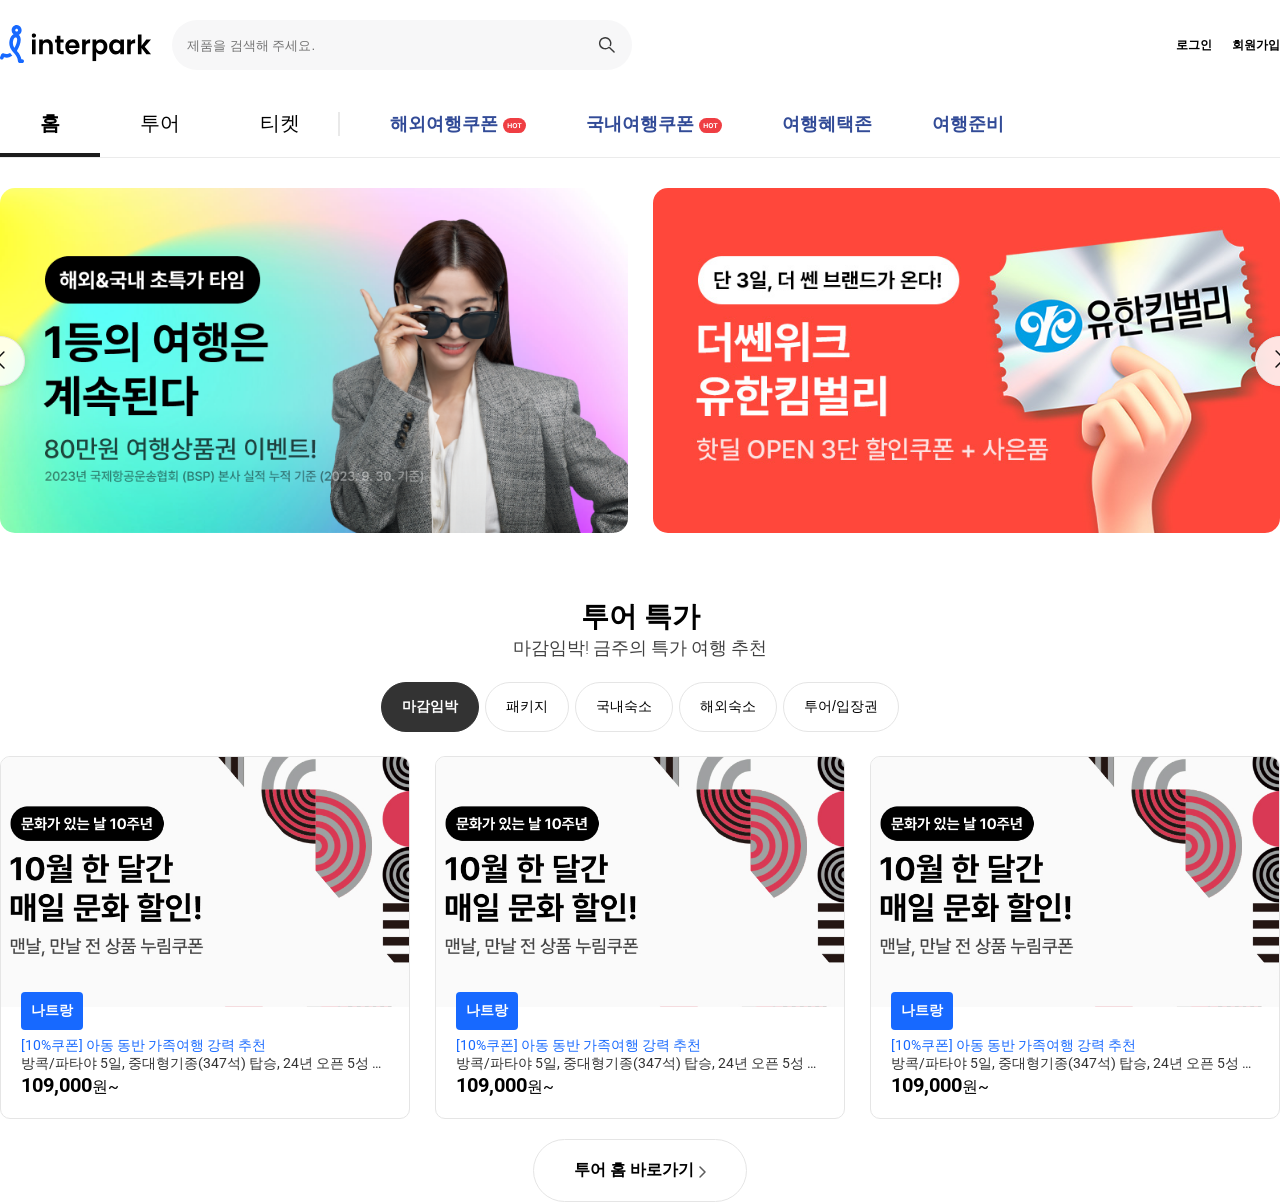
==== public/index.html @ 2aaa2624 "trip 진행" ====
<!DOCTYPE html>
<html lang="ko">
  <head>
    <meta charset="UTF-8" />
    <meta name="viewport" content="width=device-width, initial-scale=1.0" />
    <title>나의 til</title>
    <link rel="stylesheet" href="css/common.css" />
    <link rel="stylesheet" href="css/header.css" />
    <link rel="stylesheet" href="css/banner.css" />
    <link rel="stylesheet" href="css/tour.css" />
    <!-- js 초기 코드  -->
    <script src="js/index.js"></script>
    <script src="js/header.js"></script>
  </head>

  <body>
    <!-- 전체 레이아웃  -->
    <div class="wrap">
      <!-- 상단 -->
      <header class="header">
        <div class="layout">
          <!-- 상단의 위 -->
          <div class="header_top">
            <div class="header_top_left">
              <!-- 로고 -->
              <div class="logo">
                <a href="http://www.interpark.com" target="_blank">
                  <img src="images/logo.svg" alt="로고" title="인터파크" />
                </a>
              </div>
              <!-- 제품검색 -->
              <div class="search">
                <!-- 제품 검색 API 연동 -->
                <form class="search_form">
                  <input
                    class="search_form_word"
                    type="text"
                    placeholder="제품을 검색해 주세요."
                  />
                  <input
                    class="search_form_button"
                    type="submit"
                    value="검색"
                  />
                </form>
              </div>
            </div>
            <div class="header_top_right">
              <ul class="member">
                <li><a href="#">로그인</a></li>
                <li><a href="#">회원가입</a></li>
              </ul>
            </div>
          </div>
          <!-- 상단의 아래 -->
          <div class="header_bottom">
            <div class="header_bottom_nav">
              <ul class="nav">
                <li><a href="#" class="focus">홈</a></li>
                <li><a href="#">투어</a></li>
                <li><a href="#">티켓</a></li>
              </ul>
            </div>
            <div class="header_bottom_eventmenu">
              <ul class="cupon">
                <li>
                  <a href="#">
                    해외여행쿠폰
                    <img
                      src="images/badge_hot.svg"
                      alt="해외여행쿠폰"
                      title="해외여행쿠폰"
                    />
                  </a>
                </li>
                <li>
                  <a href="#">
                    국내여행쿠폰
                    <img
                      src="images/badge_hot.svg"
                      alt="국내여행쿠폰"
                      title="국내여행쿠폰"
                    />
                  </a>
                </li>
                <li><a href="#">여행혜택존</a></li>
                <li><a href="#">여행준비</a></li>
              </ul>
            </div>
          </div>
        </div>
      </header>
      <!-- 메인 -->
      <main>
        <div class="layout">
          <!-- Banner -->
          <div class="banner">
            <div class="banner_slide">
              <div class="banner_list">
                <a href="#">
                  <img src="images/v1.png" alt="banner" title="배너" />
                </a>
              </div>
              <div class="banner_list">
                <a href="#">
                  <img src="images/v2.jpg" alt="banner2" title="배너2" />
                </a>
              </div>
            </div>

            <button class="slide_bt banner_left">
              <img src="images/slider_arrow.svg" alt="left" title="left" />
            </button>

            <button class="slide_bt banner_right">
              <img src="images/slider_arrow.svg" alt="right" title="right" />
            </button>
          </div>
          <!-- Tour -->
          <div class="tour">
            <div class="section_top">
              <h2 class="section_title">투어 특가</h2>
              <span class="section_desc">마감임박! 금주의 특가 여행 추천</span>
            </div>
            <div class="section_list">
              <!--Start 목록영역 -->
              <div class="section_category">
                <ul class="section_category_bts">
                  <li><button class="cate_focus">마감임박</button></li>
                  <li><button>패키지</button></li>
                  <li><button>국내숙소</button></li>
                  <li><button>해외숙소</button></li>
                  <li><button>투어/입장권</button></li>
                </ul>
              </div>
              <div class="section_slide">
                <!--Start 추후 JSON 데이터 연동으로 변경 예정 -->
                <div class="item">
                  <a href="#">
                    <div class="item_image">
                      <img src="images/v3.jpg" alt="나트랑" title="나트랑" />
                    </div>

                    <span class="item_name">나트랑</span>

                    <div class="item_text">
                      <span class="item_cupon">
                        [10%쿠폰] 아동 동반 가족여행 강력 추천
                      </span>
                      <p class="item_desc">
                        방콕/파타야 5일, 중대형기종(347석) 탑승, 24년 오픈 5성
                        윈덤 좀티엔 파타야,마사지 2시간,핵심일정 포함
                      </p>
                      <span class="item_price"><b>109,000</b>원~</span>
                    </div>
                  </a>
                </div>
                <div class="item">
                  <a href="#">
                    <div class="item_image">
                      <img src="images/v3.jpg" alt="나트랑" title="나트랑" />
                    </div>

                    <span class="item_name">나트랑</span>

                    <div class="item_text">
                      <span class="item_cupon">
                        [10%쿠폰] 아동 동반 가족여행 강력 추천
                      </span>
                      <p class="item_desc">
                        방콕/파타야 5일, 중대형기종(347석) 탑승, 24년 오픈 5성
                        윈덤 좀티엔 파타야,마사지 2시간,핵심일정 포함
                      </p>
                      <span class="item_price"><b>109,000</b>원~</span>
                    </div>
                  </a>
                </div>
                <div class="item">
                  <a href="#">
                    <div class="item_image">
                      <img src="images/v3.jpg" alt="나트랑" title="나트랑" />
                    </div>

                    <span class="item_name">나트랑</span>

                    <div class="item_text">
                      <span class="item_cupon">
                        [10%쿠폰] 아동 동반 가족여행 강력 추천
                      </span>
                      <p class="item_desc">
                        방콕/파타야 5일, 중대형기종(347석) 탑승, 24년 오픈 5성
                        윈덤 좀티엔 파타야,마사지 2시간,핵심일정 포함
                      </p>
                      <span class="item_price"><b>109,000</b>원~</span>
                    </div>
                  </a>
                </div>

                <!--End 추후 JSON 데이터 연동으로 변경 예정 -->
              </div>
              <!--End 목록영역 -->
            </div>
            <div class="section_bts">
              <a href="#">
                투어 홈 바로가기
                <img
                  src="images/icon_linkArrow.svg"
                  alt="투어 홈 바로가기"
                  title="투어 홈 바로가기"
                />
              </a>
            </div>
          </div>
          <!-- Trip -->
          <div></div>
          <!-- Ticket -->
          <div></div>
          <!-- Live -->
          <div></div>
        </div>
      </main>
      <!-- 하단 -->
      <footer>
        <div></div>
      </footer>
    </div>
  </body>
</html>
---- public/css/common.css ----
@charset "utf-8";
@import url("https://fonts.googleapis.com/css2?family=Noto+Sans:ital,wght@0,100..900;1,100..900&family=Roboto:ital,wght@0,100..900;1,100..900&display=swap");

* {
  margin: 0;
  padding: 0;
  box-sizing: border-box;
  outline-style: none;
}

/* 태그 선택 : 추천하는 각 태그별 기본값 */
a {
  text-decoration: none;
  /* 디자인 보고 수정 */
  color: #000000;
}
ul {
  list-style: none;
}
html {
  width: 100%;
  /* 디자인 보고 수정 */
  font-size: 12px;
}

body {
  width: 100%;
  font-size: 1rem;
  /* 디자인 보고 수정 */
  color: #000000;
  /* 글꼴이 필요로 함. */
  font-family: "Segoe UI", Roboto, Arial, "Noto Sans", sans-serif;
  letter-spacing: 0px;
  word-spacing: 0px;
}
.wrap {
  width: 100%;
}
.layout {
  max-width: 1280px;
  width: 100%;

  margin: 0 auto;
  /* margin-top: 0;
  margin-bottom: 0;
  margin-left: auto;
  margin-right: auto; */
}
---- public/css/header.css ----
.header {
  width: 100%;
  background-color: #ffffff;
  border-bottom: 1px solid #ebebeb;
}

.header_top {
  width: 100%;
  display: flex;
  justify-content: space-between;
  align-items: center;

  /* margin-top: 30px; */
  /* margin-bottom: 30px; */
  margin: 20px 0;
}

.header_top_left {
  display: flex;
  align-items: center;
  gap: 20px;
}

.logo > a > img {
  width: 152px;
  height: auto;
}

.search {
}
.search_form {
  display: flex;
  align-items: center;
  width: 460px;
}

.search_form_word {
  width: calc(100% - 50px);
  height: 50px;
  background-color: #f7f7f8;
  border: none;
  border-radius: 25px 0px 0px 25px;
  padding-left: 15px;
}
.search_form_button {
  width: 50px;
  height: 50px;
  background-color: #f7f7f8;
  border: none;
  border-radius: 0px 25px 25px 0px;
  font-size: 0;
  cursor: pointer;

  /* background-color: red;
  background-image: url("../images/btn_search.svg");
  background-repeat: no-repeat;
  background-position: center;
  background-size: 18px; */

  background: #f7f7f8 url("../images/btn_search.svg") no-repeat center;
  background-size: 18px;
}

.header_top_right {
}
.member {
  display: flex;
  gap: 20px;
}
.member > li > a {
  font-size: 12px;
  font-weight: 700;
  color: #000000;
  line-height: 16px;
}

.header_bottom {
  width: 100%;
  display: flex;
  align-items: center;
}
.header_bottom_nav {
}
.nav {
  position: relative;
  display: flex;
  gap: 0px;
}
.nav::after {
  content: "";
  display: block;
  position: absolute;
  right: 0;
  /* top: calc(100% - 50% - 24px / 2); */
  top: 50%;
  transform: translateY(-50%);

  width: 2px;
  height: 24px;
  background-color: #e9e9e9;
}

.nav li a {
  position: relative;

  display: block;
  font-size: 20px;
  font-weight: 400;
  padding: 20px 40px;
}

.nav li a.focus {
  font-weight: 700 !important;
}

.nav li a.focus::after {
  content: "";

  position: absolute;
  left: 0;
  bottom: 0;

  display: block;
  width: 100%;
  height: 4px;
  background-color: #1c1c1c;
}

.header_bottom_eventmenu {
}
.cupon {
  display: flex;
  align-items: center;
  gap: 20px;
  margin-left: 30px;
}
.cupon > li > a {
  display: flex;
  align-items: center;
  gap: 5px;

  font-size: 18px;
  font-weight: 600;
  color: #324b97;
  padding: 0 20px;
}
.cupon > li > a > img {
  transform: translateY(10%);
}
---- public/css/banner.css ----
.banner {
  position: relative;
  margin-top: 30px;
}
.banner_slide {
  display: flex;
  gap: 25px;
}

.banner_list {
  border-radius: 15px;
  overflow: hidden;
}
/* 이미지가 영역에 가득 채워지고 비율이 유지되도록 처리  */
.banner_list img {
  width: 100%;
  height: 100%;
  /* 비율을 유지하면서 영역에 이미지 가득 채우기 */
  object-fit: cover;
  display: block;
}
.slide_bt {
  position: absolute;
  top: 50%;
  /* transform: translateY(-50%); */
  width: 50px;
  height: 50px;
  border-radius: 50%;

  cursor: pointer;

  border: 1px solid #e6e6e6;
  background-color: rgba(255, 255, 255, 0.85);
  box-shadow: 0 0 8px rgba(0, 0, 0, 0.13);
}
.banner_left {
  left: 0;
  transform: translateX(-50%) translateY(-50%) rotateY(180deg);
}
.banner_right {
  right: 0;
  transform: translateX(50%) translateY(-50%);
}
---- public/css/tour.css ----
.tour {
  margin-top: 65px;
}

.section_top {
  padding-bottom: 22px;
}
.section_title {
  text-align: center;
  font-size: 28px;
  font-weight: 700;
}
.section_desc {
  display: block;
  text-align: center;
  font-size: 18px;
  font-weight: 300;
  color: rgba(0, 0, 0, 0.75);
}
.section_list {
}
.section_category {
  display: flex;
  justify-content: center;
  padding-bottom: 24px;
}
.section_category_bts {
  display: flex;
  gap: 6px;
}
.section_category_bts > li {
}
.section_category_bts > li > button {
  border: 1px solid #e5e5e5;
  background-color: #ffffff;
  padding: 15px 20px;
  border-radius: 52px;
  cursor: pointer;

  font-size: 14px;
  font-weight: 400;
}
.section_category_bts > li > button.cate_focus {
  border: 1px solid #333333;
  color: #fff;
  background-color: #333333;
  font-weight: 700;
}

.section_slide {
  display: flex;
  gap: 25px;
  margin-bottom: 20px;
}
.item {
  position: relative;
  overflow: hidden;
  border: 1px solid #e5e5e5;
  border-radius: 10px;
}

.item > a {
}
.item_image {
  width: 100%;
  height: 250px;
  overflow: hidden;
  margin-bottom: 25px;
}

.item_image > img {
  width: 100%;
  /* 비율을 유지하면서 영역에 이미지 가득 채우기 */
  height: 100%;
  object-fit: cover;
  display: block;
}
.item_name {
  position: absolute;
  left: 20px;
  top: 235px;

  background-color: #1769ff;
  color: #fff;
  font-size: 14px;
  font-weight: 600;

  border-radius: 4px;
  padding: 10px;
}

.item_text {
  padding: 20px;
  padding-top: 5px;
}

.item_cupon {
  display: block;
  font-size: 14px;
  font-weight: 400;
  color: #1769ff;
  /* 줄내림 방지 */
  white-space: nowrap;
  /* 말줄임 처리 */
  overflow: hidden;
  text-overflow: ellipsis;
}
.item_desc {
  display: block;
  font-size: 14px;
  font-weight: 400;
  color: #333;
  /* 줄내림 방지 */
  white-space: nowrap;
  /* 말줄임 처리 */
  overflow: hidden;
  text-overflow: ellipsis;
}
.item_price {
  font-size: 16px;
  font-weight: 400;
}
.item_price > b {
  font-size: 20px;
  font-weight: 700;
}

.section_bts {
  display: flex;
  justify-content: center;
}
.section_bts > a {
  border: 1px solid #e5e5e5;
  padding: 20px 40px;
  border-radius: 40px;

  background-color: #fff;
  font-size: 16px;
  font-weight: 700;

  display: flex;
  align-items: center;
  gap: 5px;
}
.section_bts > a > img {
  transform: translateY(1px);
}
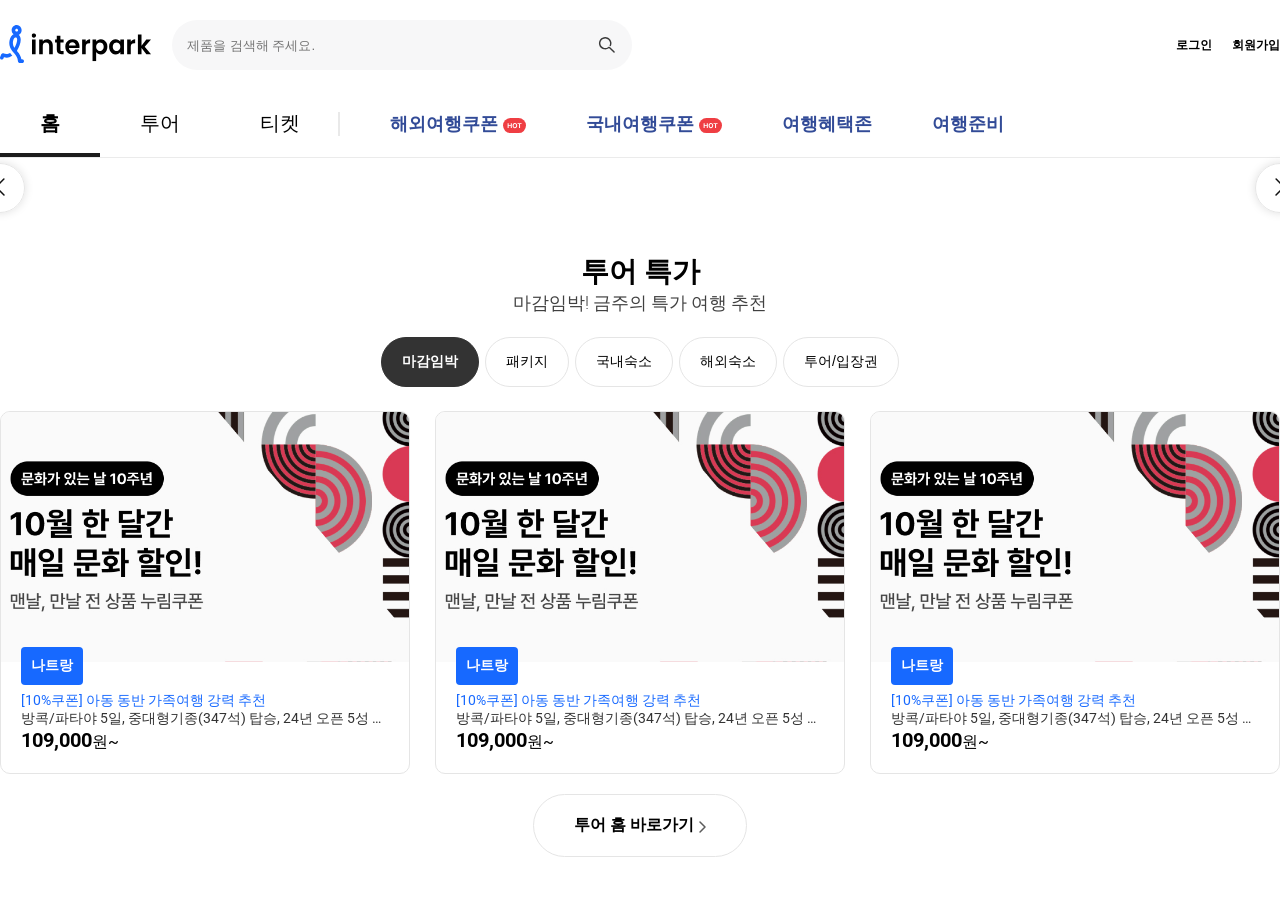
==== commit 74419df1: "banner.json 파일 만들기" ====
--- a/public/index.html
+++ b/public/index.html
@@ -4,6 +4,12 @@
     <meta charset="UTF-8" />
     <meta name="viewport" content="width=device-width, initial-scale=1.0" />
     <title>나의 til</title>
+    <!-- 외부라이브러리 -->
+    <link
+      rel="stylesheet"
+      href="https://cdn.jsdelivr.net/npm/swiper@11/swiper-bundle.min.css"
+    />
+    <script src="https://cdn.jsdelivr.net/npm/swiper@11/swiper-bundle.min.js"></script>
     <link rel="stylesheet" href="css/common.css" />
     <link rel="stylesheet" href="css/header.css" />
     <link rel="stylesheet" href="css/banner.css" />
@@ -11,8 +17,8 @@
     <!-- js 초기 코드  -->
     <script src="js/index.js"></script>
     <script src="js/header.js"></script>
+    <script src="js/banner.js"></script>
   </head>
-
   <body>
     <!-- 전체 레이아웃  -->
     <div class="wrap">
@@ -95,23 +101,16 @@
         <div class="layout">
           <!-- Banner -->
           <div class="banner">
-            <div class="banner_slide">
-              <div class="banner_list">
-                <a href="#">
-                  <img src="images/v1.png" alt="banner" title="배너" />
-                </a>
-              </div>
-              <div class="banner_list">
-                <a href="#">
-                  <img src="images/v2.jpg" alt="banner2" title="배너2" />
-                </a>
-              </div>
-            </div>
-
+            <!-- 절대로 swiper 단어 고치지 않는다 -->
+            <div class="swiper sw_banner">
+              <div class="swiper-wrapper">
+                <!-- API 연동 -->
+              </div>
+              <div class="swiper-pagination"></div>
+            </div>
             <button class="slide_bt banner_left">
               <img src="images/slider_arrow.svg" alt="left" title="left" />
             </button>
-
             <button class="slide_bt banner_right">
               <img src="images/slider_arrow.svg" alt="right" title="right" />
             </button>
@@ -140,9 +139,7 @@
                     <div class="item_image">
                       <img src="images/v3.jpg" alt="나트랑" title="나트랑" />
                     </div>
-
                     <span class="item_name">나트랑</span>
-
                     <div class="item_text">
                       <span class="item_cupon">
                         [10%쿠폰] 아동 동반 가족여행 강력 추천
@@ -160,9 +157,7 @@
                     <div class="item_image">
                       <img src="images/v3.jpg" alt="나트랑" title="나트랑" />
                     </div>
-
                     <span class="item_name">나트랑</span>
-
                     <div class="item_text">
                       <span class="item_cupon">
                         [10%쿠폰] 아동 동반 가족여행 강력 추천
@@ -180,9 +175,7 @@
                     <div class="item_image">
                       <img src="images/v3.jpg" alt="나트랑" title="나트랑" />
                     </div>
-
                     <span class="item_name">나트랑</span>
-
                     <div class="item_text">
                       <span class="item_cupon">
                         [10%쿠폰] 아동 동반 가족여행 강력 추천
@@ -195,7 +188,6 @@
                     </div>
                   </a>
                 </div>
-
                 <!--End 추후 JSON 데이터 연동으로 변경 예정 -->
               </div>
               <!--End 목록영역 -->
--- a/public/css/header.css
+++ b/public/css/header.css
@@ -1,10 +1,20 @@
 .header {
+  position: relative;
   width: 100%;
   background-color: #ffffff;
   border-bottom: 1px solid #ebebeb;
 }
+.header_down {
+  position: fixed;
+  left: 0;
+  top: 0;
+  width: 100%;
+  z-index: 100;
+}
 
 .header_top {
+  /* 좌표 기준을 세워주자 */
+  position: relative;
   width: 100%;
   display: flex;
   justify-content: space-between;
@@ -13,6 +23,9 @@
   /* margin-top: 30px; */
   /* margin-bottom: 30px; */
   margin: 20px 0;
+}
+.header_top_down {
+  margin: 0px;
 }
 
 .header_top_left {
@@ -28,6 +41,12 @@
 
 .search {
 }
+.search_down {
+  position: absolute;
+  left: 350px;
+  top: 10px;
+}
+
 .search_form {
   display: flex;
   align-items: center;
@@ -62,11 +81,18 @@
 }
 
 .header_top_right {
+  position: relative;
 }
 .member {
   display: flex;
   gap: 20px;
 }
+.member_down {
+  position: absolute;
+  right: 0;
+  top: 30px;
+}
+
 .member > li > a {
   font-size: 12px;
   font-weight: 700;
--- a/public/css/banner.css
+++ b/public/css/banner.css
@@ -4,14 +4,14 @@
 }
 .banner_slide {
   display: flex;
-  gap: 25px;
+  gap: 15px;
 }
 
 .banner_list {
   border-radius: 15px;
   overflow: hidden;
 }
-/* 이미지가 영역에 가득 채워지고 비율이 유지되도록 처리  */
+/* 이미지가 영역에 가득 채워지고 비율이 유지 되도록 처리 */
 .banner_list img {
   width: 100%;
   height: 100%;
@@ -27,11 +27,10 @@
   height: 50px;
   border-radius: 50%;
 
-  cursor: pointer;
-
   border: 1px solid #e6e6e6;
-  background-color: rgba(255, 255, 255, 0.85);
-  box-shadow: 0 0 8px rgba(0, 0, 0, 0.13);
+  background-color: rgba(255, 255, 255, 0.5);
+  box-shadow: 0 0 0.8rem rgba(0, 0, 0, 0.13);
+  z-index: 100;
 }
 .banner_left {
   left: 0;
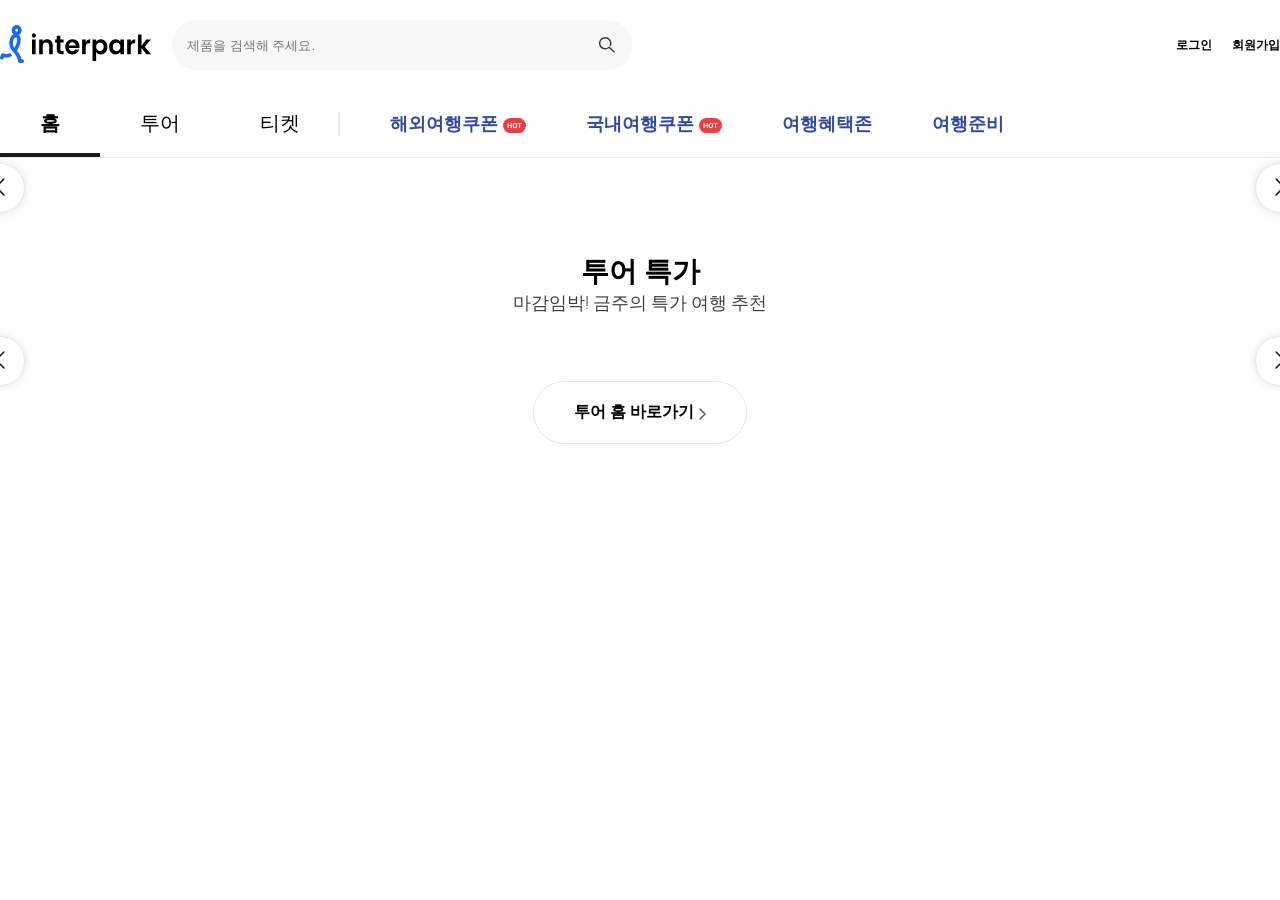
==== commit 0a933ff7: "[docs] Js 기초" ====
--- a/public/index.html
+++ b/public/index.html
@@ -10,15 +10,19 @@
       href="https://cdn.jsdelivr.net/npm/swiper@11/swiper-bundle.min.css"
     />
     <script src="https://cdn.jsdelivr.net/npm/swiper@11/swiper-bundle.min.js"></script>
+
     <link rel="stylesheet" href="css/common.css" />
     <link rel="stylesheet" href="css/header.css" />
     <link rel="stylesheet" href="css/banner.css" />
     <link rel="stylesheet" href="css/tour.css" />
+
     <!-- js 초기 코드  -->
     <script src="js/index.js"></script>
     <script src="js/header.js"></script>
     <script src="js/banner.js"></script>
+    <script src="js/tour.js"></script>
   </head>
+
   <body>
     <!-- 전체 레이아웃  -->
     <div class="wrap">
@@ -108,9 +112,11 @@
               </div>
               <div class="swiper-pagination"></div>
             </div>
+
             <button class="slide_bt banner_left">
               <img src="images/slider_arrow.svg" alt="left" title="left" />
             </button>
+
             <button class="slide_bt banner_right">
               <img src="images/slider_arrow.svg" alt="right" title="right" />
             </button>
@@ -125,71 +131,31 @@
               <!--Start 목록영역 -->
               <div class="section_category">
                 <ul class="section_category_bts">
-                  <li><button class="cate_focus">마감임박</button></li>
-                  <li><button>패키지</button></li>
-                  <li><button>국내숙소</button></li>
-                  <li><button>해외숙소</button></li>
-                  <li><button>투어/입장권</button></li>
+                  <!-- API 연동 -->
                 </ul>
               </div>
+
               <div class="section_slide">
-                <!--Start 추후 JSON 데이터 연동으로 변경 예정 -->
-                <div class="item">
-                  <a href="#">
-                    <div class="item_image">
-                      <img src="images/v3.jpg" alt="나트랑" title="나트랑" />
-                    </div>
-                    <span class="item_name">나트랑</span>
-                    <div class="item_text">
-                      <span class="item_cupon">
-                        [10%쿠폰] 아동 동반 가족여행 강력 추천
-                      </span>
-                      <p class="item_desc">
-                        방콕/파타야 5일, 중대형기종(347석) 탑승, 24년 오픈 5성
-                        윈덤 좀티엔 파타야,마사지 2시간,핵심일정 포함
-                      </p>
-                      <span class="item_price"><b>109,000</b>원~</span>
-                    </div>
-                  </a>
+                <!-- Swipe 투어 영역 -->
+                <div class="swiper sw_tour">
+                  <div class="swiper-wrapper">
+                    <!-- API 연동 -->
+                  </div>
                 </div>
-                <div class="item">
-                  <a href="#">
-                    <div class="item_image">
-                      <img src="images/v3.jpg" alt="나트랑" title="나트랑" />
-                    </div>
-                    <span class="item_name">나트랑</span>
-                    <div class="item_text">
-                      <span class="item_cupon">
-                        [10%쿠폰] 아동 동반 가족여행 강력 추천
-                      </span>
-                      <p class="item_desc">
-                        방콕/파타야 5일, 중대형기종(347석) 탑승, 24년 오픈 5성
-                        윈덤 좀티엔 파타야,마사지 2시간,핵심일정 포함
-                      </p>
-                      <span class="item_price"><b>109,000</b>원~</span>
-                    </div>
-                  </a>
-                </div>
-                <div class="item">
-                  <a href="#">
-                    <div class="item_image">
-                      <img src="images/v3.jpg" alt="나트랑" title="나트랑" />
-                    </div>
-                    <span class="item_name">나트랑</span>
-                    <div class="item_text">
-                      <span class="item_cupon">
-                        [10%쿠폰] 아동 동반 가족여행 강력 추천
-                      </span>
-                      <p class="item_desc">
-                        방콕/파타야 5일, 중대형기종(347석) 탑승, 24년 오픈 5성
-                        윈덤 좀티엔 파타야,마사지 2시간,핵심일정 포함
-                      </p>
-                      <span class="item_price"><b>109,000</b>원~</span>
-                    </div>
-                  </a>
-                </div>
-                <!--End 추후 JSON 데이터 연동으로 변경 예정 -->
+
+                <button class="slide_bt tour_prev banner_left">
+                  <img src="images/slider_arrow.svg" alt="left" title="left" />
+                </button>
+
+                <button class="slide_bt tour_next banner_right">
+                  <img
+                    src="images/slider_arrow.svg"
+                    alt="right"
+                    title="right"
+                  />
+                </button>
               </div>
+
               <!--End 목록영역 -->
             </div>
             <div class="section_bts">
--- a/public/css/tour.css
+++ b/public/css/tour.css
@@ -1,4 +1,5 @@
 .tour {
+  position: relative;
   margin-top: 65px;
 }
 
@@ -18,6 +19,7 @@
   color: rgba(0, 0, 0, 0.75);
 }
 .section_list {
+  position: relative;
 }
 .section_category {
   display: flex;
@@ -36,9 +38,10 @@
   padding: 15px 20px;
   border-radius: 52px;
   cursor: pointer;
-
   font-size: 14px;
   font-weight: 400;
+
+  transition: all 0.4s;
 }
 .section_category_bts > li > button.cate_focus {
   border: 1px solid #333333;
@@ -48,8 +51,8 @@
 }
 
 .section_slide {
-  display: flex;
-  gap: 25px;
+  position: relative;
+
   margin-bottom: 20px;
 }
 .item {
@@ -145,3 +148,8 @@
 .section_bts > a > img {
   transform: translateY(1px);
 }
+
+/* swiper 버튼 비활성시 표현 */
+.swiper-button-disabled {
+  display: none !important;
+}
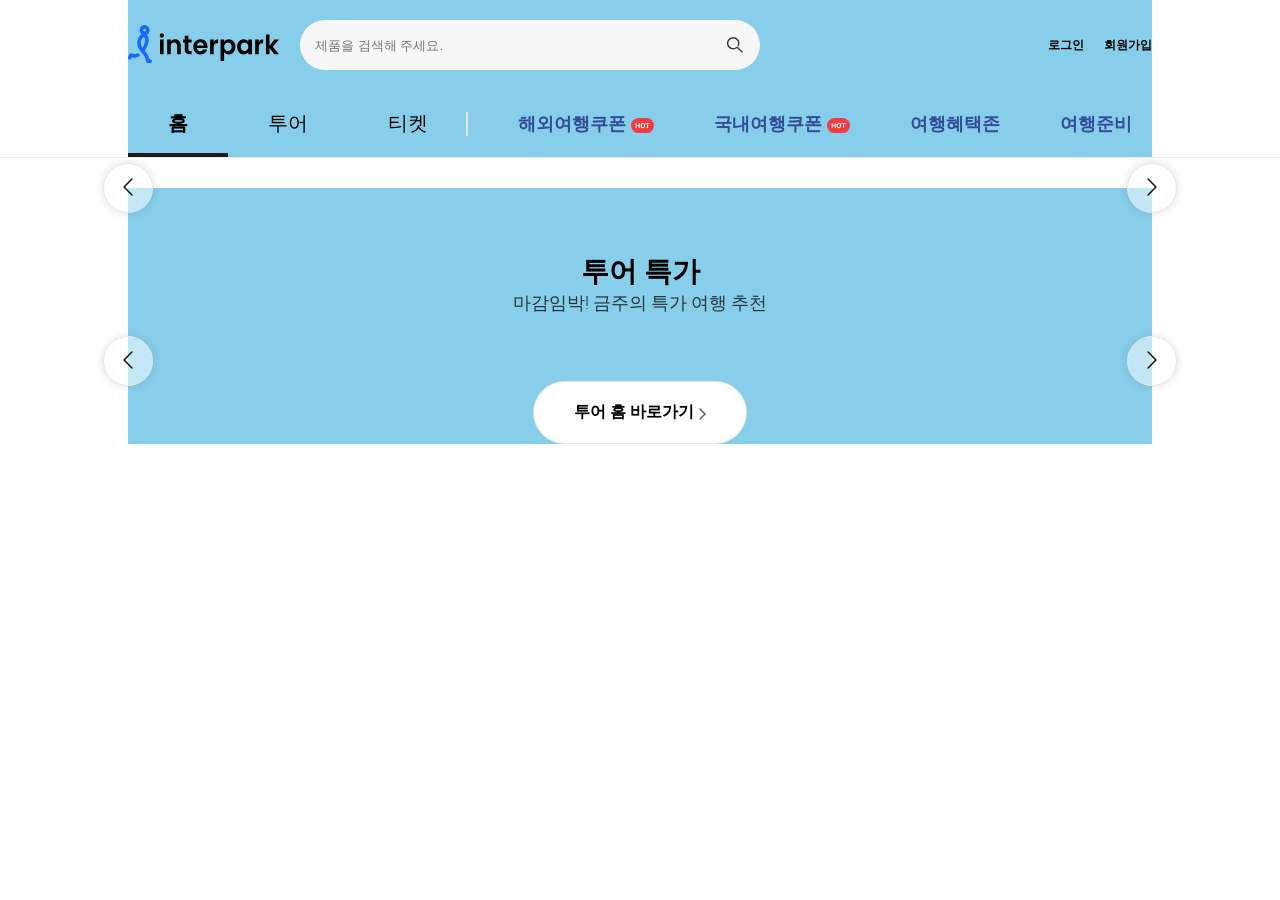
==== commit a6b2f43e: "css 정리" ====
--- a/public/index.html
+++ b/public/index.html
@@ -4,6 +4,10 @@
     <meta charset="UTF-8" />
     <meta name="viewport" content="width=device-width, initial-scale=1.0" />
     <title>나의 til</title>
+    <link
+      rel="stylesheet"
+      href="https://necolas.github.io/normalize.css/8.0.1/normalize.css"
+    />
     <!-- 외부라이브러리 -->
     <link
       rel="stylesheet"
@@ -101,7 +105,7 @@
         </div>
       </header>
       <!-- 메인 -->
-      <main>
+      <main class="main">
         <div class="layout">
           <!-- Banner -->
           <div class="banner">
@@ -113,11 +117,11 @@
               <div class="swiper-pagination"></div>
             </div>
 
-            <button class="slide_bt banner_left">
+            <button class="slide_bt banner_prev slide_bt_left">
               <img src="images/slider_arrow.svg" alt="left" title="left" />
             </button>
 
-            <button class="slide_bt banner_right">
+            <button class="slide_bt banner_next slide_bt_right">
               <img src="images/slider_arrow.svg" alt="right" title="right" />
             </button>
           </div>
@@ -143,11 +147,11 @@
                   </div>
                 </div>
 
-                <button class="slide_bt tour_prev banner_left">
+                <button class="slide_bt tour_prev slide_bt_left">
                   <img src="images/slider_arrow.svg" alt="left" title="left" />
                 </button>
 
-                <button class="slide_bt tour_next banner_right">
+                <button class="slide_bt tour_next slide_bt_right">
                   <img
                     src="images/slider_arrow.svg"
                     alt="right"
--- a/public/css/common.css
+++ b/public/css/common.css
@@ -46,3 +46,53 @@
   margin-left: auto;
   margin-right: auto; */
 }
+/* 반응형 작업 */
+@media all and (max-width: 1280px) {
+  .layout {
+    max-width: 1024px;
+    background-color: skyblue;
+  }
+}
+@media all and (max-width: 1024px) {
+  .layout {
+    max-width: 760px;
+    background-color: hotpink;
+  }
+}
+@media all and (max-width: 760px) {
+  .layout {
+    max-width: 100%;
+    background-color: yellowgreen;
+  }
+}
+/* header가 fixed가 되면 강제로 pdding 넣기 */
+.main_fixed {
+  padding-top: 150px;
+}
+
+.slide_bt {
+  position: absolute;
+  top: 50%;
+  /* transform: translateY(-50%); */
+  width: 50px;
+  height: 50px;
+  border-radius: 50%;
+
+  border: 1px solid #e6e6e6;
+  background-color: rgba(255, 255, 255, 0.5);
+  box-shadow: 0 0 0.8rem rgba(0, 0, 0, 0.13);
+  z-index: 100;
+}
+.slide_bt_left {
+  left: 0;
+  transform: translateX(-50%) translateY(-50%) rotateY(180deg);
+}
+.slide_bt_right {
+  right: 0;
+  transform: translateX(50%) translateY(-50%);
+}
+
+/* swiper 버튼 비활성시 표현 */
+.swiper-button-disabled {
+  display: none !important;
+}
--- a/public/css/header.css
+++ b/public/css/header.css
@@ -1,31 +1,32 @@
 .header {
   position: relative;
+  z-index: 999;
   width: 100%;
   background-color: #ffffff;
   border-bottom: 1px solid #ebebeb;
 }
 .header_down {
   position: fixed;
+  top: 0;
   left: 0;
-  top: 0;
+  z-index: 999;
   width: 100%;
-  z-index: 100;
 }
 
 .header_top {
   /* 좌표 기준을 세워주자 */
   position: relative;
-  width: 100%;
   display: flex;
   justify-content: space-between;
   align-items: center;
+  width: 100%;
 
-  /* margin-top: 30px; */
-  /* margin-bottom: 30px; */
-  margin: 20px 0;
+  /* padding-top: 30px; */
+  /* padding-bottom: 30px; */
+  padding: 20px 0;
 }
 .header_top_down {
-  margin: 0px;
+  padding: 0px;
 }
 
 .header_top_left {
@@ -43,8 +44,8 @@
 }
 .search_down {
   position: absolute;
+  top: 10px;
   left: 350px;
-  top: 10px;
 }
 
 .search_form {
@@ -64,11 +65,7 @@
 .search_form_button {
   width: 50px;
   height: 50px;
-  background-color: #f7f7f8;
-  border: none;
-  border-radius: 0px 25px 25px 0px;
   font-size: 0;
-  cursor: pointer;
 
   /* background-color: red;
   background-image: url("../images/btn_search.svg");
@@ -77,7 +74,11 @@
   background-size: 18px; */
 
   background: #f7f7f8 url("../images/btn_search.svg") no-repeat center;
+  background-color: #f7f7f8;
   background-size: 18px;
+  border: none;
+  border-radius: 0px 25px 25px 0px;
+  cursor: pointer;
 }
 
 .header_top_right {
@@ -89,21 +90,21 @@
 }
 .member_down {
   position: absolute;
+  top: 30px;
   right: 0;
-  top: 30px;
 }
 
 .member > li > a {
   font-size: 12px;
   font-weight: 700;
+  line-height: 16px;
   color: #000000;
-  line-height: 16px;
 }
 
 .header_bottom {
-  width: 100%;
   display: flex;
   align-items: center;
+  width: 100%;
 }
 .header_bottom_nav {
 }
@@ -113,26 +114,26 @@
   gap: 0px;
 }
 .nav::after {
-  content: "";
-  display: block;
   position: absolute;
-  right: 0;
   /* top: calc(100% - 50% - 24px / 2); */
   top: 50%;
-  transform: translateY(-50%);
+  right: 0;
+  display: block;
 
   width: 2px;
   height: 24px;
   background-color: #e9e9e9;
+  transform: translateY(-50%);
+  content: "";
 }
 
 .nav li a {
   position: relative;
 
   display: block;
+  padding: 20px 40px;
   font-size: 20px;
   font-weight: 400;
-  padding: 20px 40px;
 }
 
 .nav li a.focus {
@@ -140,16 +141,15 @@
 }
 
 .nav li a.focus::after {
-  content: "";
-
   position: absolute;
+  bottom: 0;
   left: 0;
-  bottom: 0;
 
   display: block;
   width: 100%;
   height: 4px;
   background-color: #1c1c1c;
+  content: "";
 }
 
 .header_bottom_eventmenu {
@@ -163,12 +163,12 @@
 .cupon > li > a {
   display: flex;
   align-items: center;
-  gap: 5px;
+  padding: 0 20px;
 
   font-size: 18px;
   font-weight: 600;
   color: #324b97;
-  padding: 0 20px;
+  gap: 5px;
 }
 .cupon > li > a > img {
   transform: translateY(10%);
--- a/public/css/banner.css
+++ b/public/css/banner.css
@@ -2,41 +2,32 @@
   position: relative;
   margin-top: 30px;
 }
+
+/* 스크롤시 헤더가 반영 안되는 부분 반영해서 레이아웃 적용 */
+.banner_fix {
+  padding-top: 50px;
+}
+
 .banner_slide {
   display: flex;
-  gap: 15px;
+  gap: 25px;
+}
+
+.sw_banner {
+  border-radius: 15px;
 }
 
 .banner_list {
+  overflow: hidden;
+  background-color: blue;
   border-radius: 15px;
-  overflow: hidden;
 }
-/* 이미지가 영역에 가득 채워지고 비율이 유지 되도록 처리 */
+
+/* 이미지가 영역에 가득 채워지고 비율이 유지되도록 처리*/
 .banner_list img {
+  display: block;
   width: 100%;
   height: 100%;
-  /* 비율을 유지하면서 영역에 이미지 가득 채우기 */
+  /*비율을 유지하면서 영역에 이미지 가득채우기*/
   object-fit: cover;
-  display: block;
 }
-.slide_bt {
-  position: absolute;
-  top: 50%;
-  /* transform: translateY(-50%); */
-  width: 50px;
-  height: 50px;
-  border-radius: 50%;
-
-  border: 1px solid #e6e6e6;
-  background-color: rgba(255, 255, 255, 0.5);
-  box-shadow: 0 0 0.8rem rgba(0, 0, 0, 0.13);
-  z-index: 100;
-}
-.banner_left {
-  left: 0;
-  transform: translateX(-50%) translateY(-50%) rotateY(180deg);
-}
-.banner_right {
-  right: 0;
-  transform: translateX(50%) translateY(-50%);
-}
--- a/public/css/tour.css
+++ b/public/css/tour.css
@@ -7,15 +7,15 @@
   padding-bottom: 22px;
 }
 .section_title {
-  text-align: center;
   font-size: 28px;
   font-weight: 700;
+  text-align: center;
 }
 .section_desc {
   display: block;
-  text-align: center;
   font-size: 18px;
   font-weight: 300;
+  text-align: center;
   color: rgba(0, 0, 0, 0.75);
 }
 .section_list {
@@ -33,21 +33,21 @@
 .section_category_bts > li {
 }
 .section_category_bts > li > button {
-  border: 1px solid #e5e5e5;
-  background-color: #ffffff;
   padding: 15px 20px;
-  border-radius: 52px;
-  cursor: pointer;
   font-size: 14px;
   font-weight: 400;
+  background-color: #ffffff;
+  border: 1px solid #e5e5e5;
+  border-radius: 52px;
 
   transition: all 0.4s;
+  cursor: pointer;
 }
 .section_category_bts > li > button.cate_focus {
-  border: 1px solid #333333;
+  font-weight: 700;
   color: #fff;
   background-color: #333333;
-  font-weight: 700;
+  border: 1px solid #333333;
 }
 
 .section_slide {
@@ -72,24 +72,24 @@
 }
 
 .item_image > img {
+  display: block;
   width: 100%;
   /* 비율을 유지하면서 영역에 이미지 가득 채우기 */
   height: 100%;
   object-fit: cover;
-  display: block;
 }
 .item_name {
   position: absolute;
+  top: 235px;
   left: 20px;
-  top: 235px;
+  padding: 10px;
+  font-size: 14px;
+  font-weight: 600;
+  color: #fff;
 
   background-color: #1769ff;
-  color: #fff;
-  font-size: 14px;
-  font-weight: 600;
 
   border-radius: 4px;
-  padding: 10px;
 }
 
 .item_text {
@@ -99,24 +99,24 @@
 
 .item_cupon {
   display: block;
+  /* 말줄임 처리 */
+  overflow: hidden;
   font-size: 14px;
   font-weight: 400;
   color: #1769ff;
   /* 줄내림 방지 */
   white-space: nowrap;
-  /* 말줄임 처리 */
-  overflow: hidden;
   text-overflow: ellipsis;
 }
 .item_desc {
   display: block;
+  /* 말줄임 처리 */
+  overflow: hidden;
   font-size: 14px;
   font-weight: 400;
   color: #333;
   /* 줄내림 방지 */
   white-space: nowrap;
-  /* 말줄임 처리 */
-  overflow: hidden;
   text-overflow: ellipsis;
 }
 .item_price {
@@ -133,23 +133,17 @@
   justify-content: center;
 }
 .section_bts > a {
-  border: 1px solid #e5e5e5;
+  display: flex;
+  align-items: center;
   padding: 20px 40px;
-  border-radius: 40px;
-
-  background-color: #fff;
   font-size: 16px;
   font-weight: 700;
 
-  display: flex;
-  align-items: center;
+  background-color: #fff;
+  border: 1px solid #e5e5e5;
+  border-radius: 40px;
   gap: 5px;
 }
 .section_bts > a > img {
   transform: translateY(1px);
 }
-
-/* swiper 버튼 비활성시 표현 */
-.swiper-button-disabled {
-  display: none !important;
-}
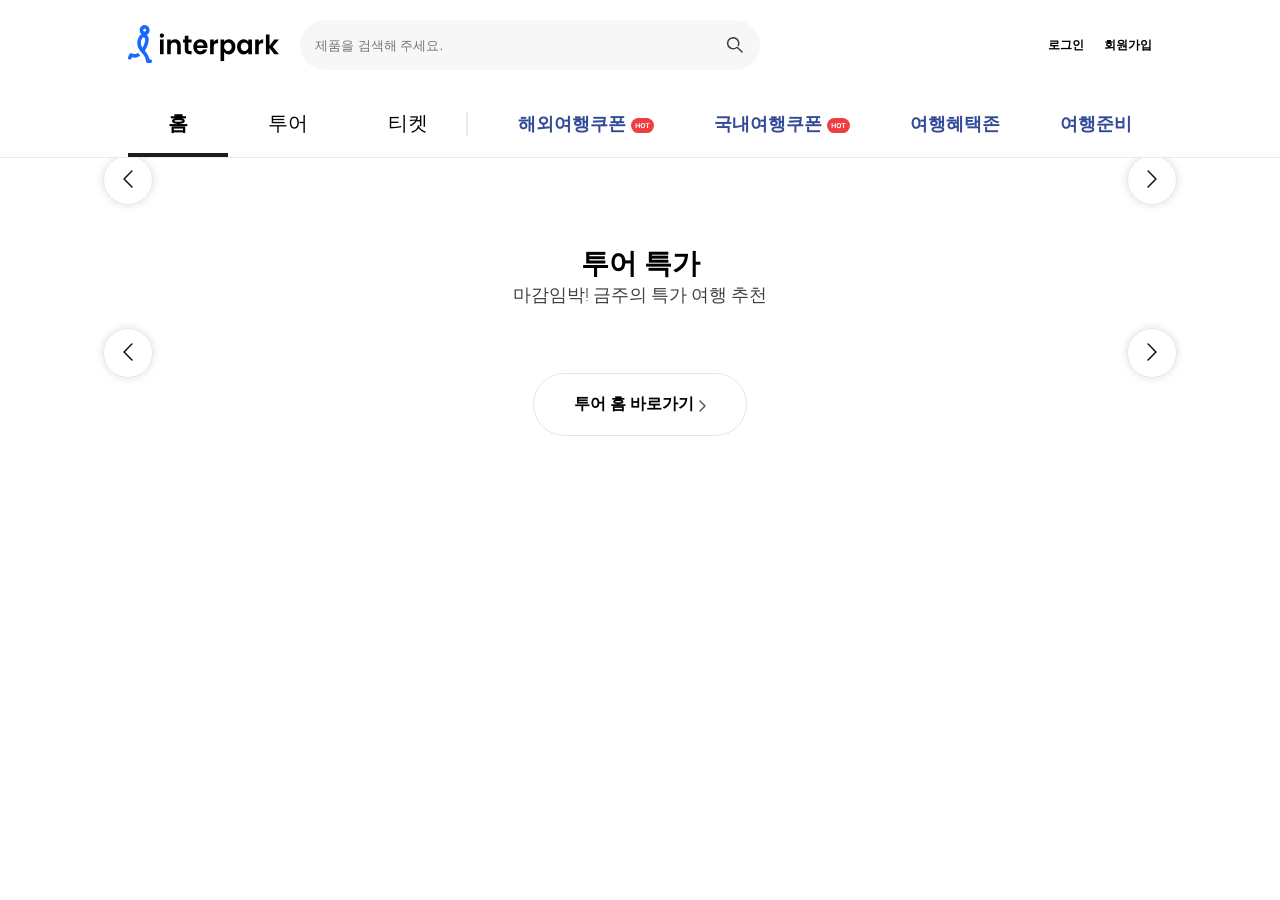
==== commit 2dfaf0ee: "모바일 중간" ====
--- a/public/index.html
+++ b/public/index.html
@@ -104,6 +104,21 @@
           </div>
         </div>
       </header>
+      <!-- 모바일 상단 -->
+      <div class="m_header">
+        <div class="m_header_menu">
+          <a href="#">홈</a>
+          <a href="#">투어</a>
+          <a href="#">티켓</a>
+        </div>
+
+        <div class="m_header_search">
+          <a href="#">
+            <img src="images/btn_search.svg" alt="제품검색" />
+          </a>
+        </div>
+      </div>
+
       <!-- 메인 -->
       <main class="main">
         <div class="layout">
@@ -114,8 +129,9 @@
               <div class="swiper-wrapper">
                 <!-- API 연동 -->
               </div>
-              <div class="swiper-pagination"></div>
-            </div>
+            </div>
+
+            <div class="swiper-pagination sw_banner_pg"></div>
 
             <button class="slide_bt banner_prev slide_bt_left">
               <img src="images/slider_arrow.svg" alt="left" title="left" />
--- a/public/css/common.css
+++ b/public/css/common.css
@@ -50,26 +50,25 @@
 @media all and (max-width: 1280px) {
   .layout {
     max-width: 1024px;
-    background-color: skyblue;
   }
 }
 @media all and (max-width: 1024px) {
   .layout {
     max-width: 760px;
-    background-color: hotpink;
   }
 }
 @media all and (max-width: 760px) {
   .layout {
     max-width: 100%;
-    background-color: yellowgreen;
   }
 }
-/* header가 fixed가 되면 강제로 pdding 넣기 */
+
+/* header 가 fixed 가 되면 강제로 padding 넣기 */
 .main_fixed {
   padding-top: 150px;
 }
 
+/* sldie 관련 공통 */
 .slide_bt {
   position: absolute;
   top: 50%;
@@ -78,9 +77,12 @@
   height: 50px;
   border-radius: 50%;
 
+  cursor: pointer;
+
   border: 1px solid #e6e6e6;
-  background-color: rgba(255, 255, 255, 0.5);
-  box-shadow: 0 0 0.8rem rgba(0, 0, 0, 0.13);
+  background-color: rgba(255, 255, 255, 0.85);
+  box-shadow: 0 0 8px rgba(0, 0, 0, 0.13);
+
   z-index: 100;
 }
 .slide_bt_left {
@@ -91,7 +93,6 @@
   right: 0;
   transform: translateX(50%) translateY(-50%);
 }
-
 /* swiper 버튼 비활성시 표현 */
 .swiper-button-disabled {
   display: none !important;
--- a/public/css/header.css
+++ b/public/css/header.css
@@ -1,5 +1,12 @@
+main {
+  padding-top: 150px;
+}
+
 .header {
-  position: relative;
+  position: fixed;
+  left: 0;
+  top: 0;
+
   z-index: 999;
   width: 100%;
   background-color: #ffffff;
@@ -44,7 +51,7 @@
 }
 .search_down {
   position: absolute;
-  top: 10px;
+  top: 6px;
   left: 350px;
 }
 
@@ -173,3 +180,48 @@
 .cupon > li > a > img {
   transform: translateY(10%);
 }
+
+/* 모바일 헤더 */
+.m_header {
+  padding: 0 10px;
+
+  display: none;
+  position: fixed;
+  left: 0;
+  top: 0;
+  width: 100%;
+  height: 54px;
+  background-color: #fff;
+  border-bottom: 1px solid #ebebeb;
+  z-index: 999;
+}
+.m_header_menu {
+  display: flex;
+  align-items: center;
+  gap: 15px;
+}
+.m_header_menu a {
+  font-size: 22px;
+  font-weight: 400;
+}
+.m_header_search {
+  display: flex;
+  align-items: center;
+}
+.m_header_search a {
+}
+
+/* 반응형 작업 */
+@media all and (max-width: 1024px) {
+  main {
+    padding-top: 54px;
+  }
+  .header {
+    display: none;
+  }
+  .m_header {
+    display: flex;
+    justify-content: space-between;
+    align-content: center;
+  }
+}
--- a/public/css/banner.css
+++ b/public/css/banner.css
@@ -2,32 +2,39 @@
   position: relative;
   margin-top: 30px;
 }
-
-/* 스크롤시 헤더가 반영 안되는 부분 반영해서 레이아웃 적용 */
+/* 스크롤시 헤더 높이가 반영안되는 부분 반영해서 레이아웃 적용 */
 .banner_fix {
   padding-top: 50px;
 }
-
 .banner_slide {
   display: flex;
   gap: 25px;
 }
-
 .sw_banner {
   border-radius: 15px;
 }
 
 .banner_list {
+  border-radius: 15px;
   overflow: hidden;
-  background-color: blue;
-  border-radius: 15px;
+}
+/* 이미지가 영역에 가득 채워지고 비율이 유지되도록 처리  */
+.banner_list img {
+  width: 100%;
+  height: 100%;
+  /* 비율을 유지하면서 영역에 이미지 가득 채우기 */
+  object-fit: cover;
+  display: block;
 }
 
-/* 이미지가 영역에 가득 채워지고 비율이 유지되도록 처리*/
-.banner_list img {
-  display: block;
-  width: 100%;
-  height: 100%;
-  /*비율을 유지하면서 영역에 이미지 가득채우기*/
-  object-fit: cover;
+/* 반응형 코드 */
+.sw_banner_pg {
+  display: none;
+  bottom: -25px !important;
 }
+
+@media all and (max-width: 1024px) {
+  .sw_banner_pg {
+    display: block;
+  }
+}
--- a/public/css/tour.css
+++ b/public/css/tour.css
@@ -7,15 +7,15 @@
   padding-bottom: 22px;
 }
 .section_title {
+  text-align: center;
   font-size: 28px;
   font-weight: 700;
-  text-align: center;
 }
 .section_desc {
   display: block;
+  text-align: center;
   font-size: 18px;
   font-weight: 300;
-  text-align: center;
   color: rgba(0, 0, 0, 0.75);
 }
 .section_list {
@@ -33,21 +33,21 @@
 .section_category_bts > li {
 }
 .section_category_bts > li > button {
+  border: 1px solid #e5e5e5;
+  background-color: #ffffff;
   padding: 15px 20px;
+  border-radius: 52px;
+  cursor: pointer;
   font-size: 14px;
   font-weight: 400;
-  background-color: #ffffff;
-  border: 1px solid #e5e5e5;
-  border-radius: 52px;
 
   transition: all 0.4s;
-  cursor: pointer;
 }
 .section_category_bts > li > button.cate_focus {
-  font-weight: 700;
+  border: 1px solid #333333;
   color: #fff;
   background-color: #333333;
-  border: 1px solid #333333;
+  font-weight: 700;
 }
 
 .section_slide {
@@ -72,24 +72,24 @@
 }
 
 .item_image > img {
-  display: block;
   width: 100%;
   /* 비율을 유지하면서 영역에 이미지 가득 채우기 */
   height: 100%;
   object-fit: cover;
+  display: block;
 }
 .item_name {
   position: absolute;
+  left: 20px;
   top: 235px;
-  left: 20px;
-  padding: 10px;
+
+  background-color: #1769ff;
+  color: #fff;
   font-size: 14px;
   font-weight: 600;
-  color: #fff;
-
-  background-color: #1769ff;
 
   border-radius: 4px;
+  padding: 10px;
 }
 
 .item_text {
@@ -99,24 +99,24 @@
 
 .item_cupon {
   display: block;
-  /* 말줄임 처리 */
-  overflow: hidden;
   font-size: 14px;
   font-weight: 400;
   color: #1769ff;
   /* 줄내림 방지 */
   white-space: nowrap;
+  /* 말줄임 처리 */
+  overflow: hidden;
   text-overflow: ellipsis;
 }
 .item_desc {
   display: block;
-  /* 말줄임 처리 */
-  overflow: hidden;
   font-size: 14px;
   font-weight: 400;
   color: #333;
   /* 줄내림 방지 */
   white-space: nowrap;
+  /* 말줄임 처리 */
+  overflow: hidden;
   text-overflow: ellipsis;
 }
 .item_price {
@@ -133,15 +133,16 @@
   justify-content: center;
 }
 .section_bts > a {
-  display: flex;
-  align-items: center;
+  border: 1px solid #e5e5e5;
   padding: 20px 40px;
+  border-radius: 40px;
+
+  background-color: #fff;
   font-size: 16px;
   font-weight: 700;
 
-  background-color: #fff;
-  border: 1px solid #e5e5e5;
-  border-radius: 40px;
+  display: flex;
+  align-items: center;
   gap: 5px;
 }
 .section_bts > a > img {
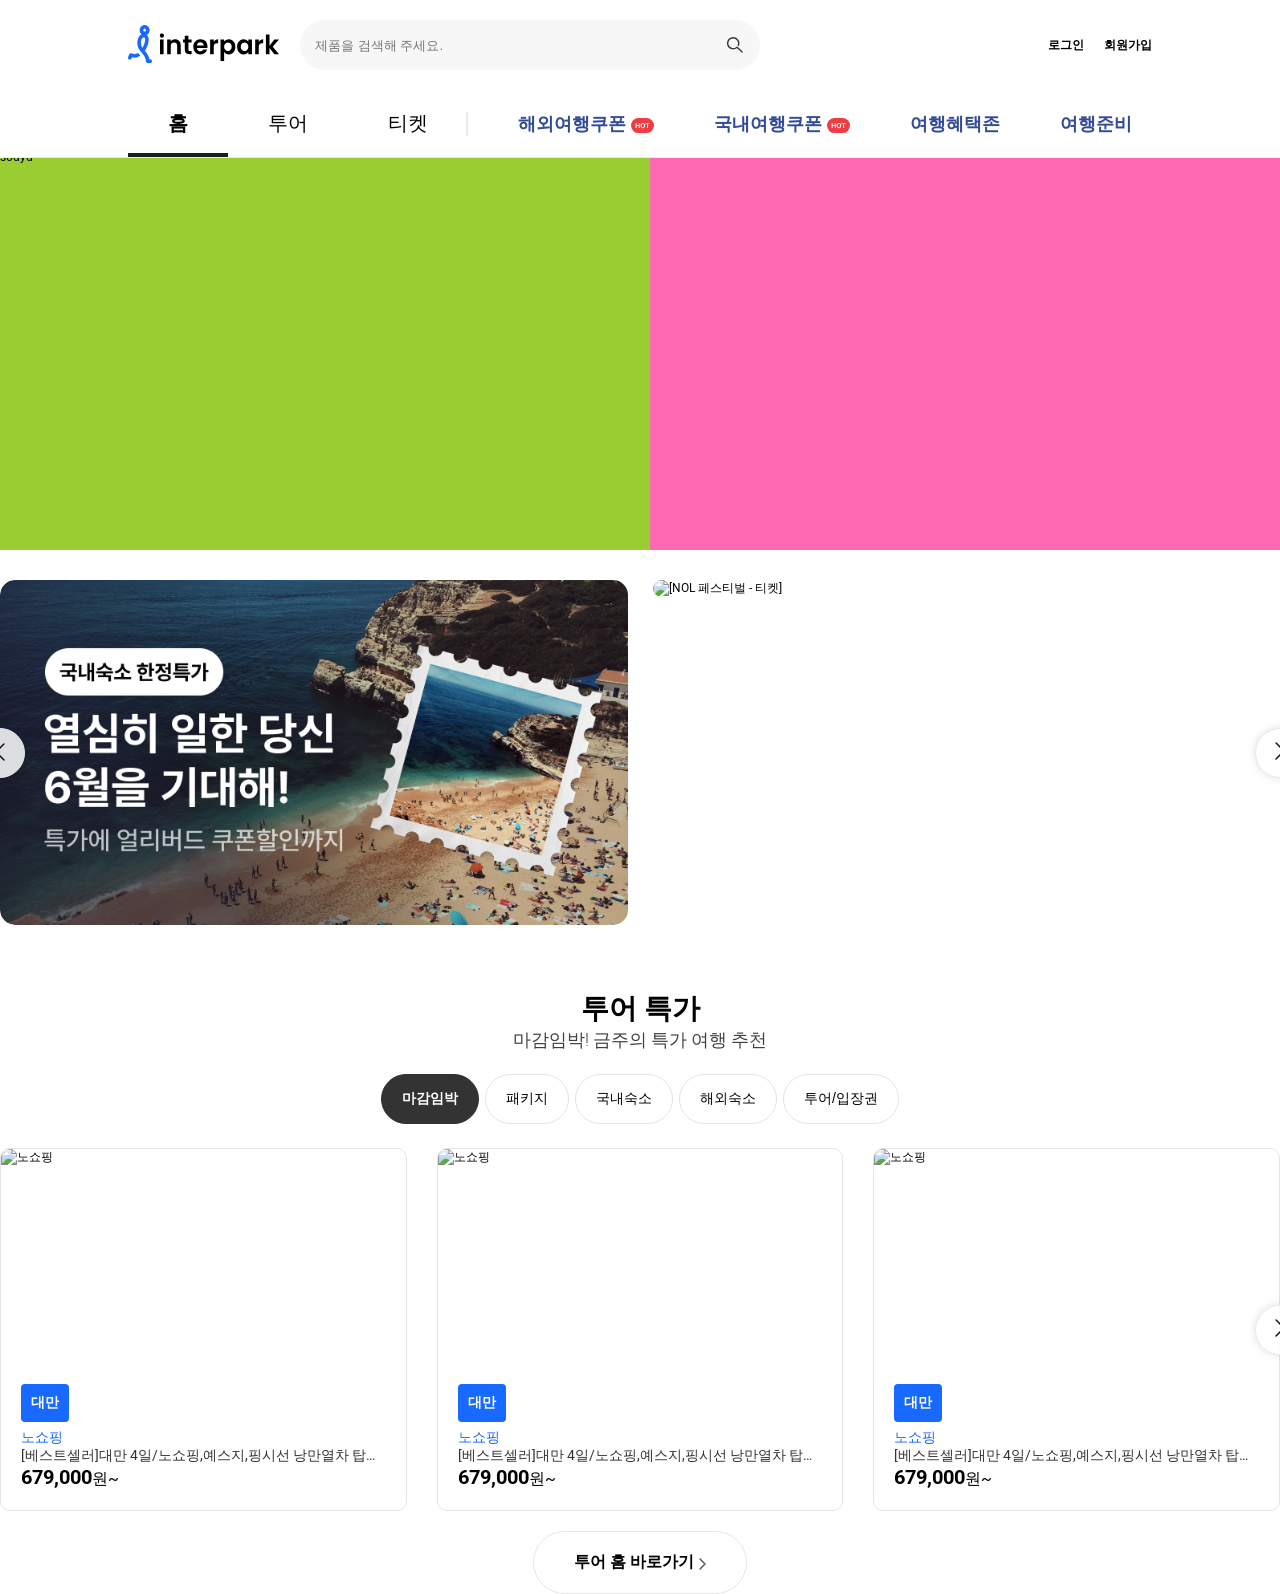
==== commit 736c37c0: "반응형 계산법2" ====
--- a/public/index.html
+++ b/public/index.html
@@ -121,7 +121,11 @@
 
       <!-- 메인 -->
       <main class="main">
-        <div class="layout">
+        <!-- 자연스러운 반응형 계산법 -->
+         <div class="box_wrap">
+          <div class="box">sodyd</div>
+         </div>
+         <!-- 자연스러운 반응형 계산법 -->
           <!-- Banner -->
           <div class="banner">
             <!-- 절대로 swiper 단어 고치지 않는다 -->
--- a/public/css/common.css
+++ b/public/css/common.css
@@ -97,3 +97,20 @@
 .swiper-button-disabled {
   display: none !important;
 }
+
+/* 자연스러운 반응형 계산법 */
+.box_wrap {
+  position: relative;
+  width: 1280px;
+  width: 100%;
+
+  background-color: hotpink;
+  margin: 0 auto;
+}
+.box {
+  position: relative;
+  max-width: 650px;
+  width: 50.78%;
+  height: 400px;
+  background-color: yellowgreen;
+}
--- a/public/css/banner.css
+++ b/public/css/banner.css
@@ -37,4 +37,33 @@
   .sw_banner_pg {
     display: block;
   }
+  /* 평상시 버튼 모습 */
+  .sw_banner_pg .swiper-pagination-bullet {
+  }
+  /* 포커스시 버튼 모습 */
+  .sw_banner_pg .swiper-pagination-bullet-active {
+    background-color: #000 !important;
+  }
 }
+@media all and (max-width: 960px) {
+  .sw_banner {
+    width: 350px;
+  }
+  .sw_banner_pg {
+    bottom: 10px !important;
+  }
+  /* 평상시 버튼 모습 */
+  .sw_banner_pg .swiper-pagination-bullet {
+    width: 6px;
+    height: 6px;
+    opacity: 0.4;
+    background-color: #fff !important;
+  }
+  /* 포커스시 버튼 모습 */
+  .sw_banner_pg .swiper-pagination-bullet-active {
+    width: 7px;
+    height: 7px;
+    opacity: 1;
+    background-color: #fff !important;
+  }
+}
--- a/public/css/tour.css
+++ b/public/css/tour.css
@@ -148,3 +148,27 @@
 .section_bts > a > img {
   transform: translateY(1px);
 }
+
+/* 반응형 */
+@media all and (max-width: 1024px) {
+  .tour {
+    border-top: 8px solid #f4f4f4;
+    margin-top: 50px;
+    padding-top: 10px;
+  }
+  .tour .section_top {
+    padding-bottom: 12px;
+  }
+  .tour .section_title {
+    font-size: 21px;
+  }
+  .tour .section_desc {
+    font-size: 15px;
+  }
+  .tour .section_category {
+    padding-bottom: 12px;
+  }
+  .section_category_bts > li > button {
+    padding: 9px 20px;
+  }
+}
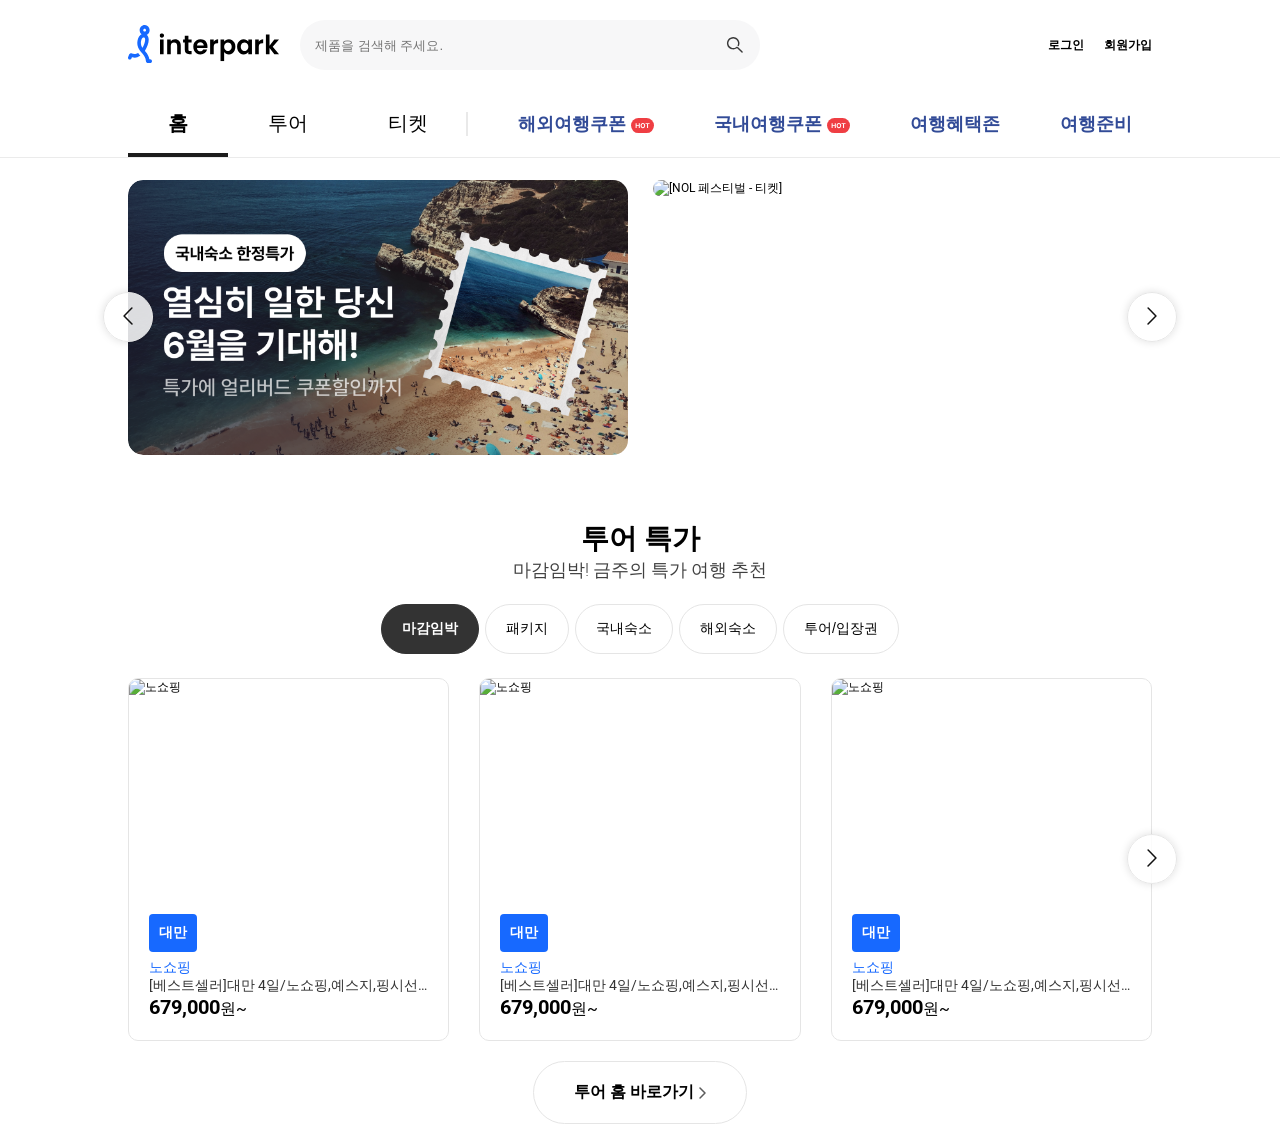
==== commit 6fe94e2f: "로그인화면" ====
--- a/public/index.html
+++ b/public/index.html
@@ -121,11 +121,7 @@
 
       <!-- 메인 -->
       <main class="main">
-        <!-- 자연스러운 반응형 계산법 -->
-         <div class="box_wrap">
-          <div class="box">sodyd</div>
-         </div>
-         <!-- 자연스러운 반응형 계산법 -->
+        <div class="layout">
           <!-- Banner -->
           <div class="banner">
             <!-- 절대로 swiper 단어 고치지 않는다 -->
@@ -159,25 +155,31 @@
                 </ul>
               </div>
 
-              <div class="section_slide">
-                <!-- Swipe 투어 영역 -->
-                <div class="swiper sw_tour">
-                  <div class="swiper-wrapper">
-                    <!-- API 연동 -->
+              <div class="section_slide_wrap">
+                <div class="section_slide">
+                  <!-- Swipe 투어 영역 -->
+                  <div class="swiper sw_tour">
+                    <div class="swiper-wrapper">
+                      <!-- API 연동 -->
+                    </div>
                   </div>
+
+                  <button class="slide_bt tour_prev slide_bt_left">
+                    <img
+                      src="images/slider_arrow.svg"
+                      alt="left"
+                      title="left"
+                    />
+                  </button>
+
+                  <button class="slide_bt tour_next slide_bt_right">
+                    <img
+                      src="images/slider_arrow.svg"
+                      alt="right"
+                      title="right"
+                    />
+                  </button>
                 </div>
-
-                <button class="slide_bt tour_prev slide_bt_left">
-                  <img src="images/slider_arrow.svg" alt="left" title="left" />
-                </button>
-
-                <button class="slide_bt tour_next slide_bt_right">
-                  <img
-                    src="images/slider_arrow.svg"
-                    alt="right"
-                    title="right"
-                  />
-                </button>
               </div>
 
               <!--End 목록영역 -->
--- a/public/css/common.css
+++ b/public/css/common.css
@@ -19,6 +19,11 @@
 }
 html {
   width: 100%;
+  /* 반응형 최소 너비 설정 */
+  min-width: 540px;
+  /* 가로 스크롤은 UI 상 좋지 않아요 */
+  overflow-x: hidden;
+
   /* 디자인 보고 수정 */
   font-size: 12px;
 }
@@ -97,20 +102,3 @@
 .swiper-button-disabled {
   display: none !important;
 }
-
-/* 자연스러운 반응형 계산법 */
-.box_wrap {
-  position: relative;
-  width: 1280px;
-  width: 100%;
-
-  background-color: hotpink;
-  margin: 0 auto;
-}
-.box {
-  position: relative;
-  max-width: 650px;
-  width: 50.78%;
-  height: 400px;
-  background-color: yellowgreen;
-}
--- a/public/css/tour.css
+++ b/public/css/tour.css
@@ -171,4 +171,34 @@
   .section_category_bts > li > button {
     padding: 9px 20px;
   }
-}
+
+  /* 반응형 슬라이드 높이 설정 */
+  .item {
+    height: 222px !important;
+  }
+  .item_image {
+    height: 138px !important;
+    margin-bottom: 15px !important;
+  }
+  .item_name {
+    left: 8px;
+    top: 127px;
+    font-size: 11px;
+    font-weight: 500;
+    border-radius: 4px;
+    padding: 3px;
+  }
+  .item_cupon {
+  }
+  .item_desc {
+  }
+  .item_price {
+    font-size: 14px;
+  }
+  .item_price > b {
+    font-size: 14px;
+  }
+  .item_text {
+    padding: 5px;
+  }
+}
